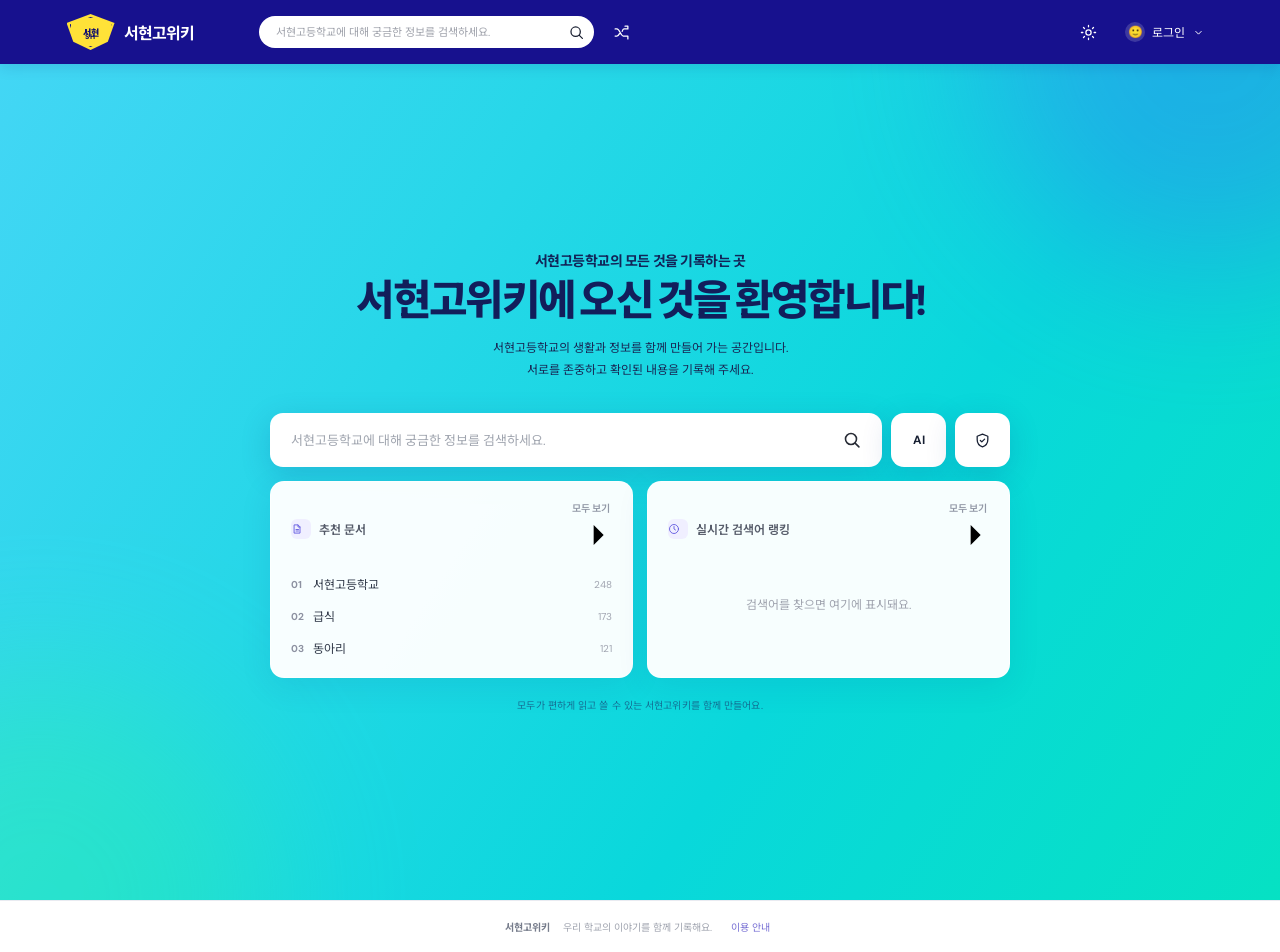
==== outputs/seohyeon-wiki 2/index.html @ eb86edb0 "first" ====
<!doctype html>
<html lang="ko">
<head>
  <meta charset="utf-8" />
  <meta name="viewport" content="width=device-width, initial-scale=1" />
  <meta name="theme-color" content="#17118e" />
  <title>서현고위키</title>
  <link rel="preconnect" href="https://fonts.googleapis.com" />
  <link rel="preconnect" href="https://fonts.gstatic.com" crossorigin />
  <link href="https://fonts.googleapis.com/css2?family=DM+Sans:wght@400;500;600;700&family=Noto+Sans+KR:wght@400;500;600;700;800&display=swap" rel="stylesheet" />
  <link rel="stylesheet" href="styles.css" />
</head>
<body>
  <div class="app-shell">
    <header class="topbar">
      <button class="brand" type="button" aria-label="서현고위키 홈" data-view="home">
        <span class="crest"><span>서현</span><i>SH</i></span>
        <span class="brand-name">서현고위키</span>
      </button>
      <form class="top-search" id="topSearchForm" role="search">
        <input id="topSearchInput" aria-label="문서 검색" maxlength="100" placeholder="서현고등학교에 대해 궁금한 정보를 검색하세요." autocomplete="off" />
        <button class="icon-button search-submit" aria-label="검색" type="submit"><svg viewBox="0 0 24 24"><circle cx="10.8" cy="10.8" r="6.6"></circle><path d="m16 16 4.3 4.3"></path></svg></button>
      </form>
      <button class="icon-button shuffle-button" id="randomButton" title="랜덤 문서" aria-label="랜덤 문서"><svg viewBox="0 0 24 24"><path d="M17 3h4v4M3 7h2.5c4 0 5.2 10 9 10H21M17 17h4v4M3 17h2.5c1.6 0 2.7-1.6 3.7-3.4M13 10.4c.5-1.7 1.2-3.4 2.5-3.4H21"></path></svg></button>
      <div class="topbar-spacer"></div>
      <button class="icon-button theme-button" id="themeButton" type="button" title="다크 모드로 전환" aria-label="다크 모드로 전환"><svg viewBox="0 0 24 24" class="sun-icon"><circle cx="12" cy="12" r="3.7"></circle><path d="M12 2v2m0 16v2M4.93 4.93l1.42 1.42m11.3 11.3 1.42 1.42M2 12h2m16 0h2M4.93 19.07l1.42-1.42m11.3-11.3 1.42-1.42"></path></svg><svg viewBox="0 0 24 24" class="moon-icon"><path d="M20.5 15.4A8.5 8.5 0 0 1 8.6 3.5 8.6 8.6 0 1 0 20.5 15.4Z"></path></svg></button>
      <button class="account-button" id="accountButton"><span class="avatar" id="avatarInitial">🙂</span><span id="accountLabel">로그인</span><svg viewBox="0 0 24 24"><path d="m7 10 5 5 5-5"></path></svg></button>
    </header>

    <main id="mainContent" tabindex="-1"></main>
    <footer class="site-footer"><span>서현고위키</span><span>우리 학교의 이야기를 함께 기록해요.</span><button type="button" id="footerAbout">이용 안내</button></footer>
  </div>

  <div class="toast" id="toast" role="status" aria-live="polite"></div>
  <div class="modal-backdrop" id="modalBackdrop" hidden>
    <section class="modal" id="modal" role="dialog" aria-modal="true" aria-labelledby="modalTitle"></section>
  </div>
  <div class="sr-only" id="liveRegion" aria-live="polite"></div>
  <script>if(location.hostname === "localhost" && new URLSearchParams(location.search).has("appcheckdebug")) self.FIREBASE_APPCHECK_DEBUG_TOKEN = true;</script>
  <script src="firebase-config.js"></script>
  <script src="app.js"></script>
</body>
</html>
---- outputs/seohyeon-wiki 2/styles.css ----
:root{font-family:"DM Sans","Noto Sans KR",sans-serif;color:#182033;background:#f3f5f9;font-synthesis:none;text-rendering:optimizeLegibility;--navy:#17118e;--navy-2:#2118aa;--ink:#1c2435;--muted:#7d8495;--line:#e8ebf1;--paper:#fff;--soft:#f5f6fa;--accent:#635bdf;--shadow:0 16px 50px rgba(27,30,66,.09)}
*{box-sizing:border-box}body{margin:0;min-width:320px;min-height:100vh;background:#f1f3f8;color:var(--ink);transition:background .25s,color .25s}button,input,textarea,select{font:inherit}button{cursor:pointer}button:focus-visible,input:focus-visible,textarea:focus-visible{outline:3px solid rgba(91,107,255,.32);outline-offset:2px}button:disabled{cursor:not-allowed;opacity:.5}.app-shell{min-height:100vh;display:flex;flex-direction:column}.topbar{height:64px;background:var(--navy);color:#fff;display:flex;align-items:center;padding:0 clamp(18px,5.2vw,84px);gap:13px;position:relative;z-index:5;box-shadow:0 3px 14px rgba(19,14,95,.12)}.brand{color:#fff;display:flex;align-items:center;gap:9px;border:0;background:none;padding:0;margin-right:clamp(16px,4.3vw,68px)}.crest{width:48px;height:36px;display:grid;place-items:center;position:relative;background:#ffe238;color:#12106d;clip-path:polygon(50% 0,100% 25%,86% 77%,50% 100%,14% 77%,0 25%);font-weight:900;font-size:10px;letter-spacing:-.04em}.crest:before{content:"";position:absolute;inset:3px;border:1.4px solid #161284;clip-path:polygon(50% 0,100% 25%,86% 77%,50% 100%,14% 77%,0 25%)}.crest span{position:relative;z-index:1;font-size:9px}.crest i{position:absolute;top:18px;font-size:7px;font-style:normal;letter-spacing:.08em}.brand-name{display:none;font-weight:700;font-size:16px;letter-spacing:-.05em}.top-search{height:32px;max-width:335px;width:min(35vw,335px);display:flex;align-items:center;background:#fff;border-radius:50px;overflow:hidden;padding-left:15px}.top-search input{font-size:11px;color:#555;border:0;outline:0;min-width:0;flex:1;background:transparent}.top-search input::placeholder{color:#a0a3ac}.icon-button{width:32px;height:32px;display:grid;place-items:center;background:transparent;border:0;color:inherit;border-radius:9px}.icon-button:hover,.account-button:hover{background:rgba(255,255,255,.14)}.icon-button svg,.account-button svg{width:17px;height:17px;fill:none;stroke:currentColor;stroke-width:1.8;stroke-linecap:round;stroke-linejoin:round}.search-submit{width:34px;color:#1a2032}.shuffle-button{width:29px;color:#fff}.topbar-spacer{flex:1}.theme-button{color:#fff}.account-button{color:white;display:flex;align-items:center;gap:7px;border:0;border-radius:9px;background:none;padding:6px 8px;font-size:12px}.account-button svg{width:13px;height:13px}.avatar{width:20px;height:20px;border-radius:50%;display:grid;place-items:center;background:#ffffff2a;font-size:12px}
main{flex:1}.home-view{min-height:calc(100vh - 64px);display:flex;align-items:center;justify-content:center;position:relative;overflow:hidden;padding:64px 22px 76px;background:linear-gradient(123deg,#43d6f5 0%,#09d8db 36%,#04e7b4 68%,#3479ff 100%);background-size:180% 180%;animation:gradient-drift 13s ease-in-out infinite alternate}.home-view:before,.home-view:after{content:"";position:absolute;width:460px;height:460px;border-radius:50%;filter:blur(80px);opacity:.28;pointer-events:none;animation:orb-drift 15s ease-in-out infinite alternate}.home-view:before{background:#30ff89;left:-190px;bottom:-230px}.home-view:after{background:#4d4dff;right:-160px;top:-250px;animation-delay:-6s}@keyframes gradient-drift{0%{background-position:0% 30%}100%{background-position:100% 75%}}@keyframes orb-drift{from{transform:translate(0,0) scale(.9)}to{transform:translate(50px,-30px) scale(1.18)}}.hero-content{position:relative;z-index:1;width:min(100%,930px);margin:auto;text-align:center;padding:10px 0 0}.hero-kicker{font-size:14px;font-weight:700;letter-spacing:-.035em;color:#122458;margin:0 0 5px}.hero-title{font-size:clamp(27px,4.4vw,42px);line-height:1.22;letter-spacing:-.065em;color:#121e5b;margin:0;font-weight:800}.hero-description{max-width:610px;margin:12px auto 0;font-size:12px;line-height:1.8;color:#182956}.hero-search-row{width:min(100%,740px);height:54px;margin:32px auto 14px;display:flex;gap:9px}.hero-search{display:flex;align-items:center;flex:1;min-width:0;border-radius:13px;background:#fff;box-shadow:0 8px 30px #093a8930;padding:0 16px 0 19px}.hero-search input{border:0;outline:0;min-width:0;flex:1;font-size:13px;color:var(--ink);background:transparent}.hero-search input::placeholder{color:#a1a6b0}.hero-search button{border:0;background:none;color:#272b35;display:grid;place-items:center;width:30px;height:34px}.hero-search svg{width:20px;height:20px;fill:none;stroke:currentColor;stroke-width:1.9;stroke-linecap:round}.hero-tool{width:55px;border:0;border-radius:13px;background:#fff;color:#182033;font-size:12px;font-weight:700;box-shadow:0 8px 30px #093a8930;transition:transform .18s,background .18s}.hero-tool:hover{transform:translateY(-2px);background:#f5f4ff}.hero-tool svg{width:17px;height:17px;vertical-align:middle;fill:none;stroke:currentColor;stroke-width:1.8;stroke-linecap:round;stroke-linejoin:round}.home-widgets{display:grid;grid-template-columns:1fr 1fr;gap:14px;width:min(100%,740px);margin:0 auto;text-align:left}.widget-card{min-height:196px;background:rgba(255,255,255,.97);border:1px solid rgba(255,255,255,.65);border-radius:14px;padding:18px 20px;box-shadow:0 8px 32px #093a8918;transition:transform .2s,box-shadow .2s}.widget-card:hover{transform:translateY(-3px);box-shadow:0 14px 38px #093a8925}.widget-heading{display:flex;align-items:center;justify-content:space-between;gap:10px;margin:0 0 15px;color:#555b69;font-size:12px;font-weight:600;cursor:pointer}.widget-heading:hover{color:var(--accent)}.widget-heading span:first-child{display:flex;align-items:center;gap:8px}.widget-icon{width:20px;height:20px;border-radius:6px;background:#f0efff;color:#625be0;display:grid;place-items:center}.widget-icon svg{width:12px;height:12px;fill:none;stroke:currentColor;stroke-width:1.8;stroke-linecap:round;stroke-linejoin:round}.widget-more{font-size:10px;color:#9298a6}.widget-list{display:grid;gap:10px}.widget-item{display:flex;align-items:center;gap:9px;min-width:0;border:0;background:none;text-align:left;padding:2px 0;color:#333b4b;font-size:12px}.widget-item:hover .widget-text{text-decoration:underline;color:#4640c6}.doc-number{font-family:"DM Sans",sans-serif;color:#8d91a1;font-size:10px;font-weight:700;width:13px}.widget-text{white-space:nowrap;overflow:hidden;text-overflow:ellipsis;flex:1}.widget-meta{color:#a0a4b0;font-size:10px}.widget-empty{color:#a0a4af;font-size:12px;padding:22px 2px;text-align:center}.trend-delta{width:14px;color:#f46a71;font-size:11px;text-align:center}.trend-delta.down{color:#7185e9}.trend-delta.same{color:#b1b4be}.home-note{margin:19px auto 0;font-size:10px;color:#17356a9c;letter-spacing:.01em}
.content-page{width:min(1180px,calc(100% - 52px));margin:30px auto 42px;min-height:calc(100vh - 154px)}.page-title-row{display:flex;align-items:flex-end;justify-content:space-between;gap:18px;margin:5px 0 21px}.eyebrow{color:#7169dd;font-size:11px;font-weight:700;letter-spacing:.09em;text-transform:uppercase;margin:0 0 6px}.page-title{margin:0;font-size:clamp(25px,3vw,33px);letter-spacing:-.06em;font-weight:800;color:#20253a}.page-subtitle{margin:7px 0 0;color:#858b9a;font-size:13px;line-height:1.6}.page-actions{display:flex;align-items:center;gap:9px}.button{display:inline-flex;align-items:center;justify-content:center;gap:8px;min-height:40px;border:1px solid transparent;border-radius:10px;padding:0 15px;font-size:12px;font-weight:700;transition:.18s}.button svg{width:15px;height:15px;fill:none;stroke:currentColor;stroke-width:1.9;stroke-linecap:round;stroke-linejoin:round}.button-primary{color:#fff;background:#5149ce;box-shadow:0 5px 14px #5048cd2c}.button-primary:hover{background:#3f38b5;transform:translateY(-1px)}.button-secondary{color:#4b5162;background:#fff;border-color:#e4e7ef}.button-secondary:hover{border-color:#bcb9eb;color:#4e46c9}.button-danger{color:#d0505a;background:#fff0f0;border-color:#ffe0e2}.panel{background:var(--paper);border:1px solid #eaecf2;border-radius:15px;box-shadow:0 4px 22px #242c4910}.search-layout{display:grid;grid-template-columns:minmax(0,1fr) 270px;gap:18px}.search-summary{padding:18px 21px;border-bottom:1px solid var(--line);font-size:13px;color:#7b8291}.search-summary strong{color:#292e40}.result-list{padding:3px 20px}.result-item{display:block;width:100%;text-align:left;border:0;border-bottom:1px solid #eff0f4;background:none;padding:18px 2px}.result-item:last-child{border-bottom:0}.result-title{font-size:16px;font-weight:700;color:#3331a1;margin-bottom:6px}.result-item:hover .result-title{text-decoration:underline}.result-excerpt{font-size:12px;line-height:1.8;color:#737b8b;display:-webkit-box;-webkit-line-clamp:2;-webkit-box-orient:vertical;overflow:hidden}.result-tags{display:flex;gap:6px;margin-top:9px}.tag{font-size:10px;color:#777e91;background:#f2f3f7;border-radius:5px;padding:4px 7px}.sidebar-panel{padding:17px}.sidebar-title{font-size:13px;font-weight:700;color:#33394b;margin:0 0 13px}.side-link{display:block;text-align:left;width:100%;background:none;border:0;color:#6b7281;font-size:12px;padding:9px 0;border-bottom:1px solid #f0f1f5}.side-link:last-child{border-bottom:0}.side-link:hover{color:#4d45c5}.empty-state{padding:70px 24px;text-align:center}.empty-mark{width:50px;height:50px;border-radius:15px;background:#f1f0ff;color:#5d55da;display:grid;place-items:center;margin:0 auto 16px}.empty-mark svg{width:22px;height:22px;fill:none;stroke:currentColor;stroke-width:1.7;stroke-linecap:round;stroke-linejoin:round}.empty-title{font-weight:700;font-size:15px;margin:0 0 7px}.empty-copy{font-size:12px;line-height:1.7;color:#9297a4;margin:0}
.article-layout{display:grid;grid-template-columns:minmax(0,1fr) 255px;gap:18px;align-items:start}.article-main{padding:28px 32px}.breadcrumbs{font-size:11px;color:#979cab;margin-bottom:21px}.breadcrumbs button{color:#7671cb;border:0;background:none;padding:0;font-size:inherit}.article-title{font-size:34px;letter-spacing:-.06em;margin:0 0 12px;line-height:1.2}.article-meta{font-size:11px;color:#9a9eaa;display:flex;align-items:center;gap:10px;padding-bottom:21px;border-bottom:1px solid var(--line)}.article-body{font-size:14px;line-height:1.95;color:#41495b;padding:22px 0 12px;white-space:pre-wrap;overflow-wrap:anywhere}.article-body h2{font-size:20px;color:#252a3c;margin:25px 0 10px;letter-spacing:-.04em}.article-body h3{font-size:16px;color:#34394a;margin:20px 0 8px}.article-body p{margin:0 0 14px}.article-body a,.article-body .media-url{color:#4b45bf}.article-toc{padding:19px}.toc-title{font-weight:700;font-size:12px;margin-bottom:12px}.toc-item{border:0;background:none;display:block;text-align:left;width:100%;font-size:11px;color:#767e90;padding:7px 2px}.article-side-actions{display:flex;gap:8px;margin-top:13px}.article-side-actions .button{flex:1;padding:0 9px}.edit-note{font-size:11px;color:#9298a8;line-height:1.7;margin-top:13px}
.editor-panel{padding:24px}.field{display:grid;gap:7px;margin-bottom:16px}.field label{font-size:12px;font-weight:700;color:#454b5d}.field input,.field textarea,.field select{width:100%;border:1px solid #e3e6ee;border-radius:9px;background:#fff;color:#242a39;padding:11px 12px;font-size:13px;outline:0;transition:border .15s,box-shadow .15s}.field input:focus,.field textarea:focus,.field select:focus{border-color:#8079e9;box-shadow:0 0 0 3px #6d65d21a}.field textarea{min-height:260px;resize:vertical;line-height:1.7}.editor-toolbar{display:flex;gap:5px;margin-top:-7px;margin-bottom:9px;flex-wrap:wrap}.editor-toolbar button{border:1px solid #e8e9ef;background:#fff;border-radius:6px;padding:6px 9px;color:#73798a;font-size:10px}.editor-toolbar button:hover{color:#4c46c3;border-color:#c9c6f5}.field-hint{font-size:10px;color:#9a9eaa;line-height:1.65;margin-top:-2px}.limits-row{display:flex;gap:10px;flex-wrap:wrap;padding:13px 14px;border-radius:9px;background:#f6f7fb;margin:3px 0 18px}.limit-chip{color:#6e7484;font-size:10px}.limit-chip strong{color:#454c61}.limit-count{margin-left:auto;font-size:10px;color:#8c91a0}.limit-count.near{color:#d78335}.limit-count.over{color:#d2535b;font-weight:700}.editor-actions{display:flex;align-items:center;justify-content:space-between;gap:12px}.editor-actions-left{font-size:11px;color:#9499a7}.editor-actions-right{display:flex;gap:8px}.admin-callout{display:flex;align-items:center;gap:12px;background:#f3f2ff;border:1px solid #e3e1ff;padding:13px 15px;border-radius:10px;margin:0 0 17px;color:#5d58a4;font-size:11px;line-height:1.6}.admin-callout svg{width:17px;height:17px;flex:none;fill:none;stroke:currentColor;stroke-width:1.8;stroke-linecap:round;stroke-linejoin:round}
.rank-list{padding:4px 23px}.rank-row{display:grid;grid-template-columns:45px minmax(0,1fr) auto 80px;align-items:center;gap:12px;min-height:66px;border-bottom:1px solid #eff0f4}.rank-row:last-child{border-bottom:0}.rank-number{font-size:19px;font-weight:800;color:#a4a9b7;text-align:center}.rank-row:nth-child(-n+3) .rank-number{color:#5149ce}.rank-term{font-size:14px;font-weight:600;color:#33394b}.rank-change{min-width:35px;font-size:10px;color:#ee7278}.rank-change.down{color:#7589e0}.rank-change.same{color:#adb1bb}.rank-count{font-size:10px;color:#9a9eaa;text-align:right}.rank-head{display:flex;align-items:center;justify-content:space-between;padding:16px 23px;border-bottom:1px solid var(--line);font-size:11px;color:#999eaa}.period-switch{display:flex;gap:4px;background:#f2f3f7;padding:3px;border-radius:8px}.period-switch button{border:0;background:transparent;border-radius:6px;padding:6px 10px;color:#828797;font-size:10px}.period-switch button.active{background:#fff;color:#4942bf;box-shadow:0 1px 4px #2222}.rank-disclaimer{font-size:10px;color:#a0a4b0;margin:13px 2px}.recommend-grid{display:grid;grid-template-columns:repeat(3,minmax(0,1fr));gap:14px}.recommend-card{padding:18px;min-height:170px;display:flex;flex-direction:column;transition:transform .18s,box-shadow .18s}.recommend-card:hover{transform:translateY(-3px);box-shadow:var(--shadow)}.recommend-tag{font-size:10px;color:#625bd0;font-weight:700;background:#f1f0ff;padding:5px 8px;border-radius:6px;align-self:flex-start}.recommend-title{font-size:16px;letter-spacing:-.04em;margin:13px 0 7px;color:#31364a}.recommend-description{font-size:11px;color:#8b91a0;line-height:1.7;flex:1}.recommend-bottom{display:flex;justify-content:space-between;align-items:center;margin-top:12px;color:#a1a5b1;font-size:10px}
.ai-layout{max-width:850px;margin:28px auto 42px;width:calc(100% - 36px);display:flex;flex-direction:column;min-height:calc(100vh - 155px)}.ai-heading{display:flex;align-items:center;gap:12px;margin-bottom:19px}.ai-spark{width:38px;height:38px;border-radius:12px;background:linear-gradient(135deg,#6860e8,#8f6ced);color:white;display:grid;place-items:center;box-shadow:0 7px 19px #655cda38}.ai-spark svg{width:19px;height:19px;fill:none;stroke:currentColor;stroke-width:1.7;stroke-linejoin:round;stroke-linecap:round}.ai-heading h1{font-size:23px;margin:0;letter-spacing:-.05em}.ai-heading p{margin:3px 0 0;font-size:11px;color:#9298a6}.chat-panel{flex:1;padding:23px 25px;display:flex;flex-direction:column;min-height:430px}.chat-messages{flex:1;display:flex;flex-direction:column;gap:17px;padding:7px 1px 20px;overflow:auto}.chat-message{max-width:83%;font-size:13px;line-height:1.8;padding:13px 15px;border-radius:14px;white-space:pre-wrap;overflow-wrap:anywhere}.chat-message.assistant{align-self:flex-start;background:#f3f4f8;color:#444b5c;border-top-left-radius:4px}.chat-message.user{align-self:flex-end;background:#5049cb;color:#fff;border-top-right-radius:4px}.chat-message small{display:block;font-size:9px;opacity:.65;margin-bottom:3px}.chat-sources{font-size:10px;color:#8389a0;margin-top:8px;border-top:1px solid #ffffff7a;padding-top:7px}.chat-sources button{border:0;background:none;color:#5049cb;text-decoration:underline;padding:0;font-size:inherit}.chat-composer{border:1px solid #e4e6ef;border-radius:13px;padding:8px;display:flex;align-items:flex-end;gap:8px;background:#fff}.chat-composer textarea{flex:1;min-width:0;border:0;outline:0;resize:none;max-height:140px;padding:8px 10px;font-size:12px;line-height:1.6;color:#323849}.chat-send{width:39px;height:39px;border:0;border-radius:10px;background:#5149ce;color:white;display:grid;place-items:center;flex:none}.chat-send svg{width:17px;height:17px;fill:none;stroke:currentColor;stroke-width:1.8;stroke-linecap:round;stroke-linejoin:round}.chat-footnote{text-align:center;color:#a0a5b1;font-size:10px;margin:11px 0 0}.suggestions{display:flex;flex-wrap:wrap;gap:7px;padding:0 0 13px}.suggestion{background:#fff;border:1px solid #e7e8ef;border-radius:20px;padding:7px 11px;color:#6f7586;font-size:10px}.suggestion:hover{border-color:#b7b3ee;color:#5049cb}
.admin-tabs{display:flex;gap:6px;border-bottom:1px solid #e8eaf0;margin:0 0 17px;padding-bottom:10px;overflow:auto}.admin-tabs button{border:0;background:none;color:#888e9d;padding:8px 12px;border-radius:8px;white-space:nowrap;font-size:11px}.admin-tabs button.active{background:#f0efff;color:#4f48c5;font-weight:700}.admin-stats{display:grid;grid-template-columns:repeat(4,1fr);gap:12px;margin:0 0 16px}.stat-card{padding:15px 16px}.stat-label{font-size:10px;color:#989dab}.stat-value{font-size:24px;font-weight:800;letter-spacing:-.05em;margin:7px 0 3px}.stat-help{font-size:9px;color:#a4a8b4}.table-panel{overflow:hidden}.table-row{display:grid;grid-template-columns:minmax(0,1fr) 105px 115px;gap:12px;align-items:center;padding:14px 18px;border-bottom:1px solid #eff0f4;font-size:11px}.table-row:last-child{border-bottom:0}.table-header{font-size:10px;color:#9a9eaa;background:#fafbfc}.table-title{font-weight:600;color:#3f4556;overflow:hidden;text-overflow:ellipsis;white-space:nowrap}.table-status{justify-self:start;border-radius:20px;background:#eaf8f2;color:#368a66;padding:5px 8px;font-size:9px}.table-status.pending{background:#fff6e8;color:#b57a28}.table-status.hidden{background:#f2f2f5;color:#878c99}.table-actions{display:flex;justify-content:flex-end;gap:5px}.table-actions button{border:0;background:none;color:#7e8492;font-size:10px;padding:5px}.table-actions button:hover{color:#4e47c3}.request-row{padding:16px 18px;border-bottom:1px solid #eff0f4;display:flex;align-items:flex-start;justify-content:space-between;gap:16px}.request-row:last-child{border-bottom:0}.request-copy{min-width:0}.request-title{font-size:12px;font-weight:700;margin-bottom:5px}.request-detail{font-size:10px;color:#8c92a0;line-height:1.65}.request-actions{display:flex;gap:6px;flex:none}.request-actions button{font-size:10px;padding:7px 10px;min-height:30px}.settings-grid{display:grid;grid-template-columns:1fr 1fr;gap:14px}.settings-card{padding:19px}.settings-card h3{font-size:13px;margin:0 0 13px}.setting-inline{display:flex;align-items:center;justify-content:space-between;gap:12px;border-top:1px solid #f0f1f5;padding:12px 0;font-size:11px;color:#707787}.setting-inline input{width:96px;border:1px solid #e3e6ee;border-radius:7px;padding:7px 8px;text-align:right;color:#34394b}.switch{appearance:none;width:34px;height:20px;background:#d9dce5;border-radius:20px;position:relative;cursor:pointer;transition:.2s}.switch:checked{background:#6058d7}.switch:before{content:"";position:absolute;width:14px;height:14px;border-radius:50%;left:3px;top:3px;background:white;transition:.2s;box-shadow:0 1px 3px #0002}.switch:checked:before{left:17px}
.site-footer{min-height:52px;background:#fff;border-top:1px solid #e9ebf1;display:flex;align-items:center;justify-content:center;gap:13px;color:#a1a5b0;font-size:10px;padding:10px 20px}.site-footer>span:first-child{font-weight:700;color:#777d8c}.site-footer button{border:0;background:none;color:#7870d4;font-size:10px}.toast{position:fixed;z-index:30;left:50%;bottom:25px;transform:translate(-50%,12px);opacity:0;pointer-events:none;transition:.22s;background:#242638;color:#fff;border-radius:10px;padding:12px 16px;font-size:12px;box-shadow:0 8px 30px #0003;max-width:calc(100% - 30px);text-align:center}.toast.show{opacity:1;transform:translate(-50%,0)}.modal-backdrop{position:fixed;inset:0;z-index:20;background:rgba(22,24,39,.44);display:grid;place-items:center;padding:20px;backdrop-filter:blur(4px)}.modal-backdrop[hidden]{display:none}.modal{width:min(100%,460px);max-height:min(86vh,760px);overflow:auto;background:#fff;border-radius:17px;box-shadow:0 25px 80px #10132650;padding:24px}.modal-header{display:flex;align-items:flex-start;justify-content:space-between;gap:14px;margin-bottom:17px}.modal-header h2{font-size:19px;letter-spacing:-.05em;margin:0}.modal-header p{font-size:11px;color:#8c92a0;line-height:1.6;margin:5px 0 0}.modal-close{border:0;background:#f2f3f7;color:#73798a;border-radius:8px;width:30px;height:30px;font-size:18px}.modal-copy{font-size:12px;color:#6f7585;line-height:1.8}.modal-actions{display:flex;justify-content:flex-end;gap:8px;margin-top:18px}.modal-note{border-radius:9px;padding:11px 12px;background:#f5f5fb;color:#83899a;font-size:10px;line-height:1.7;margin-top:13px}.modal .field:last-child{margin-bottom:0}.auth-user{display:flex;align-items:center;gap:12px;padding:14px;border:1px solid #eceef3;border-radius:11px;margin:15px 0}.auth-user .avatar{width:36px;height:36px;color:white;background:#716be0}.auth-user strong{font-size:12px}.auth-user small{display:block;color:#9096a5;font-size:10px;margin-top:4px}.check-row{display:flex;align-items:flex-start;gap:9px;color:#757b8b;font-size:10px;line-height:1.65}.check-row input{margin-top:2px}.sr-only{position:absolute;width:1px;height:1px;padding:0;margin:-1px;overflow:hidden;clip:rect(0,0,0,0);white-space:nowrap;border:0}
.article-media{display:grid;grid-template-columns:repeat(auto-fill,minmax(160px,1fr));gap:10px;margin:22px 0}.media-card{display:block;overflow:hidden;border-radius:10px;background:#f1f2f7;aspect-ratio:4/3}.media-card img{width:100%;height:100%;object-fit:cover}.media-link{display:flex;align-items:center;justify-content:space-between;border:1px solid #e6e8ef;border-radius:9px;padding:11px 13px;color:#5149c8;font-size:11px;max-width:390px;text-decoration:none}.media-link svg{width:14px;height:14px;fill:none;stroke:currentColor;stroke-width:1.9;stroke-linecap:round;stroke-linejoin:round}
body.dark{--ink:#eef0f7;--muted:#a2a7b6;--line:#35384a;--paper:#222435;--soft:#292b3c;background:#171926;color:#eef0f7}body.dark .content-page,body.dark .site-footer{color:#eef0f7}body.dark .content-page{background:transparent}body.dark .panel,body.dark .recommend-card{background:#222435;border-color:#303346}body.dark .site-footer{background:#202233;border-color:#303346}body.dark .page-title,body.dark .article-title,body.dark .article-body h2,body.dark .article-body h3,body.dark .recommend-title,body.dark .term,body.dark .table-title,body.dark .request-title{color:#eceefa}body.dark .result-title{color:#aaa5ff}body.dark .result-excerpt,body.dark .article-body,body.dark .widget-item,body.dark .page-subtitle,body.dark .sidebar-title{color:#b6bbcb}body.dark .result-item,body.dark .rank-row,body.dark .table-row,body.dark .request-row,body.dark .article-meta{border-color:#35384a}body.dark .field input,body.dark .field textarea,body.dark .field select,body.dark .chat-composer,body.dark .button-secondary{background:#282a3c;border-color:#3b3e52;color:#e8eaf2}body.dark .editor-toolbar button{background:#292b3b;border-color:#3b3e50;color:#bec2d1}body.dark .limits-row,body.dark .rank-head,body.dark .table-header{background:#282a3a}body.dark .chat-message.assistant{background:#303245;color:#e0e3ef}body.dark .sidebar-panel .side-link{border-color:#35384a;color:#bec2d1}body.dark .modal{background:#222435;color:#eef0f7}body.dark .modal .field input{background:#292b3b;color:#eef0f7}body.dark .admin-callout{background:#302e4d;border-color:#41406a;color:#c4c0ff}body.dark .stat-card{background:#222435;border-color:#303346}body.dark .home-view{color:#17203c}
@media(min-width:1100px){.brand-name{display:inline}.brand{margin-right:clamp(20px,4vw,66px)}}@media(max-width:760px){.topbar{height:58px;padding:0 14px;gap:7px}.brand{margin-right:4px}.crest{width:40px;height:31px}.top-search{width:min(46vw,300px);height:31px;padding-left:10px}.top-search input{font-size:10px}.shuffle-button{width:25px}.account-button{padding:5px}.account-button #accountLabel,.account-button>svg{display:none}.home-view{min-height:calc(100vh - 58px);padding:44px 18px 56px}.hero-content{padding:0}.hero-kicker{font-size:12px}.hero-title{font-size:clamp(27px,7vw,37px)}.hero-description{font-size:10px;max-width:500px}.hero-search-row{margin-top:25px;height:48px;gap:7px}.hero-search{padding:0 10px 0 13px}.hero-search input{font-size:11px}.hero-tool{width:44px;border-radius:11px;font-size:11px}.home-widgets{gap:9px}.widget-card{padding:14px 13px;min-height:176px}.widget-heading{font-size:10px;margin-bottom:11px}.widget-list{gap:9px}.widget-item{font-size:10px;gap:6px}.widget-meta{display:none}.content-page{width:calc(100% - 28px);margin:22px auto 30px}.page-title-row{align-items:flex-start;flex-direction:column;margin-bottom:15px}.page-title{font-size:27px}.page-actions{width:100%;justify-content:flex-start}.search-layout,.article-layout{grid-template-columns:1fr}.search-layout>.sidebar-panel,.article-layout>.sidebar-panel{display:none}.article-main{padding:22px 19px}.article-title{font-size:28px}.recommend-grid{grid-template-columns:repeat(2,minmax(0,1fr));gap:9px}.recommend-card{padding:14px;min-height:160px}.admin-stats{grid-template-columns:repeat(2,1fr);gap:8px}.table-row{grid-template-columns:minmax(0,1fr) 78px 82px;padding:12px}.table-actions button{padding:4px}.settings-grid{grid-template-columns:1fr}.ai-layout{min-height:calc(100vh - 140px);margin:21px auto 28px}.chat-panel{padding:15px;min-height:400px}.chat-message{max-width:94%}.site-footer{min-height:45px;gap:8px;font-size:9px}.site-footer>span:nth-child(2){display:none}}@media(max-width:430px){.topbar{padding:0 10px;gap:4px}.top-search{width:45vw}.search-submit{width:28px}.shuffle-button{width:25px}.theme-button{width:28px}.home-widgets{grid-template-columns:1fr}.widget-card{min-height:132px;padding:14px 16px}.widget-list{grid-template-columns:1fr 1fr;column-gap:14px}.home-view{align-items:flex-start;padding-top:75px}.hero-description{line-height:1.65}.hero-search-row{margin-top:21px}.recommend-grid{grid-template-columns:1fr}.rank-row{grid-template-columns:34px minmax(0,1fr) 36px 56px;gap:7px}.rank-list{padding:4px 12px}.rank-head{padding:13px}.page-actions .button{padding:0 10px}.editor-actions{align-items:flex-start;flex-direction:column}.editor-actions-right{width:100%}.editor-actions-right .button{flex:1}.request-row{flex-direction:column}.request-actions{align-self:flex-end}.modal{padding:20px}.brand-name{display:none}}
@media(prefers-reduced-motion:reduce){*,*::before,*::after{scroll-behavior:auto!important;animation-duration:.01ms!important;animation-iteration-count:1!important;transition-duration:.01ms!important}}
.theme-button .moon-icon{display:none}body.dark .theme-button .sun-icon{display:none}body.dark .theme-button .moon-icon{display:block}
body.dark .home-view{background:linear-gradient(125deg,#17384b 0%,#103b43 34%,#143f3a 68%,#20315e 100%);background-size:180% 180%}
body.dark .home-view:before{background:#19ae82;opacity:.2}body.dark .home-view:after{background:#554dc7;opacity:.22}
body.dark .hero-kicker,body.dark .hero-title,body.dark .hero-description{color:#f0f2ff}
body.dark .hero-title{ text-shadow:0 2px 20px #08152b50 }body.dark .home-note{color:#e5e9ffad}
body.dark .widget-card{background:rgba(29,33,51,.96);border-color:#ffffff20;box-shadow:0 8px 32px #050a1c38}
body.dark .widget-heading,body.dark .widget-item{color:#e2e5f2}body.dark .widget-more,body.dark .widget-meta{color:#a7adc1}
body.dark .widget-icon{background:#343356;color:#c3bfff}body.dark .widget-empty{color:#abb0c0}
body.dark .hero-search{background:#252a40;box-shadow:0 8px 30px #050a1c55}body.dark .hero-search input{color:#f0f2fa}body.dark .hero-search input::placeholder{color:#aeb4c5}body.dark .hero-search button{color:#f0f2fa}
body.dark .hero-tool{background:#292e49;color:#f2f3ff;box-shadow:0 8px 30px #050a1c55}body.dark .hero-tool:hover{background:#373960}
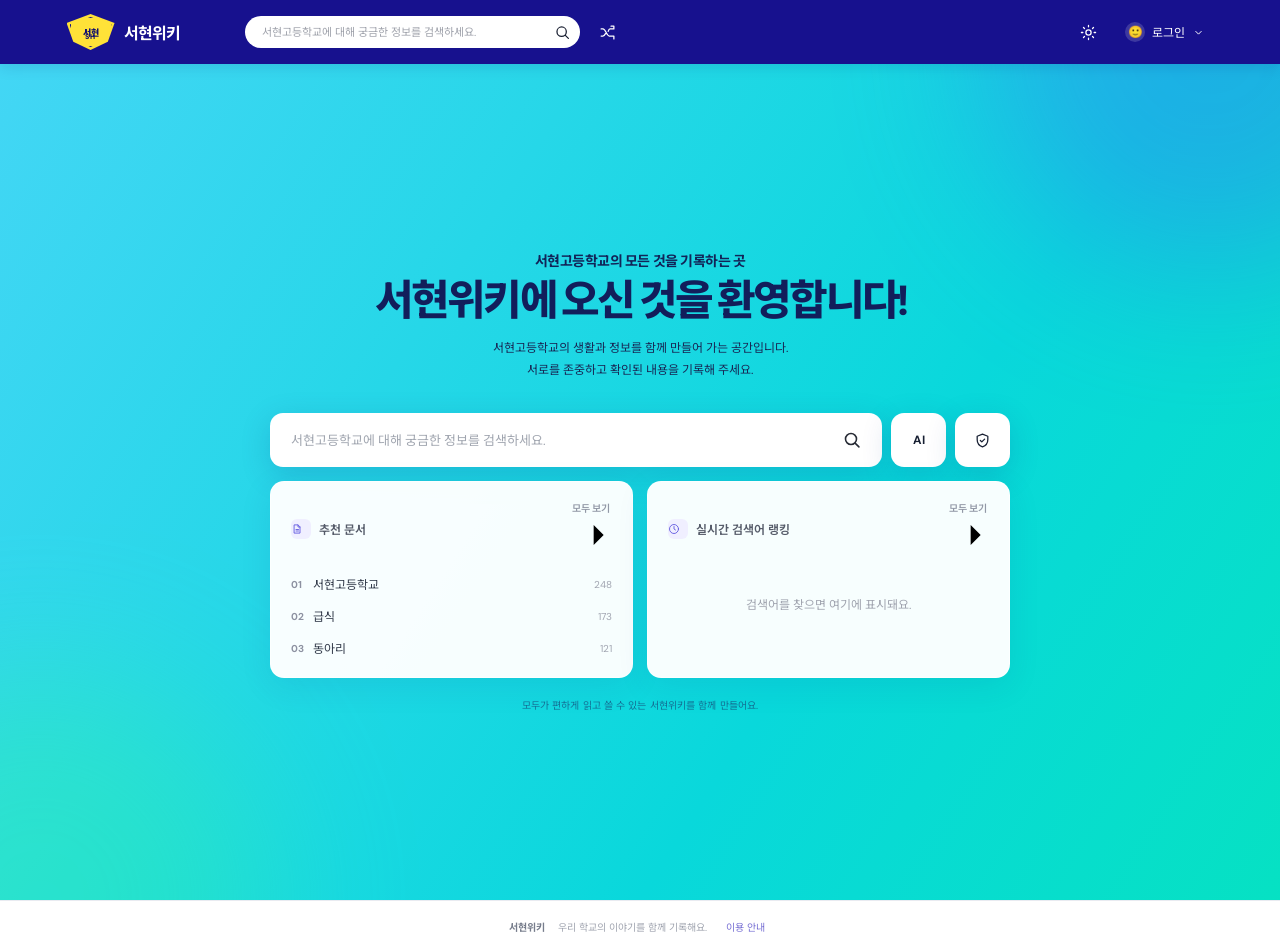
==== commit 82421044: "사이트 이름을 서현위키로 변경" ====
--- a/outputs/seohyeon-wiki 2/index.html
+++ b/outputs/seohyeon-wiki 2/index.html
@@ -4,7 +4,7 @@
   <meta charset="utf-8" />
   <meta name="viewport" content="width=device-width, initial-scale=1" />
   <meta name="theme-color" content="#17118e" />
-  <title>서현고위키</title>
+  <title>서현위키</title>
   <link rel="preconnect" href="https://fonts.googleapis.com" />
   <link rel="preconnect" href="https://fonts.gstatic.com" crossorigin />
   <link href="https://fonts.googleapis.com/css2?family=DM+Sans:wght@400;500;600;700&family=Noto+Sans+KR:wght@400;500;600;700;800&display=swap" rel="stylesheet" />
@@ -13,9 +13,9 @@
 <body>
   <div class="app-shell">
     <header class="topbar">
-      <button class="brand" type="button" aria-label="서현고위키 홈" data-view="home">
+      <button class="brand" type="button" aria-label="서현위키 홈" data-view="home">
         <span class="crest"><span>서현</span><i>SH</i></span>
-        <span class="brand-name">서현고위키</span>
+        <span class="brand-name">서현위키</span>
       </button>
       <form class="top-search" id="topSearchForm" role="search">
         <input id="topSearchInput" aria-label="문서 검색" maxlength="100" placeholder="서현고등학교에 대해 궁금한 정보를 검색하세요." autocomplete="off" />
@@ -28,7 +28,7 @@
     </header>
 
     <main id="mainContent" tabindex="-1"></main>
-    <footer class="site-footer"><span>서현고위키</span><span>우리 학교의 이야기를 함께 기록해요.</span><button type="button" id="footerAbout">이용 안내</button></footer>
+    <footer class="site-footer"><span>서현위키</span><span>우리 학교의 이야기를 함께 기록해요.</span><button type="button" id="footerAbout">이용 안내</button></footer>
   </div>
 
   <div class="toast" id="toast" role="status" aria-live="polite"></div>
